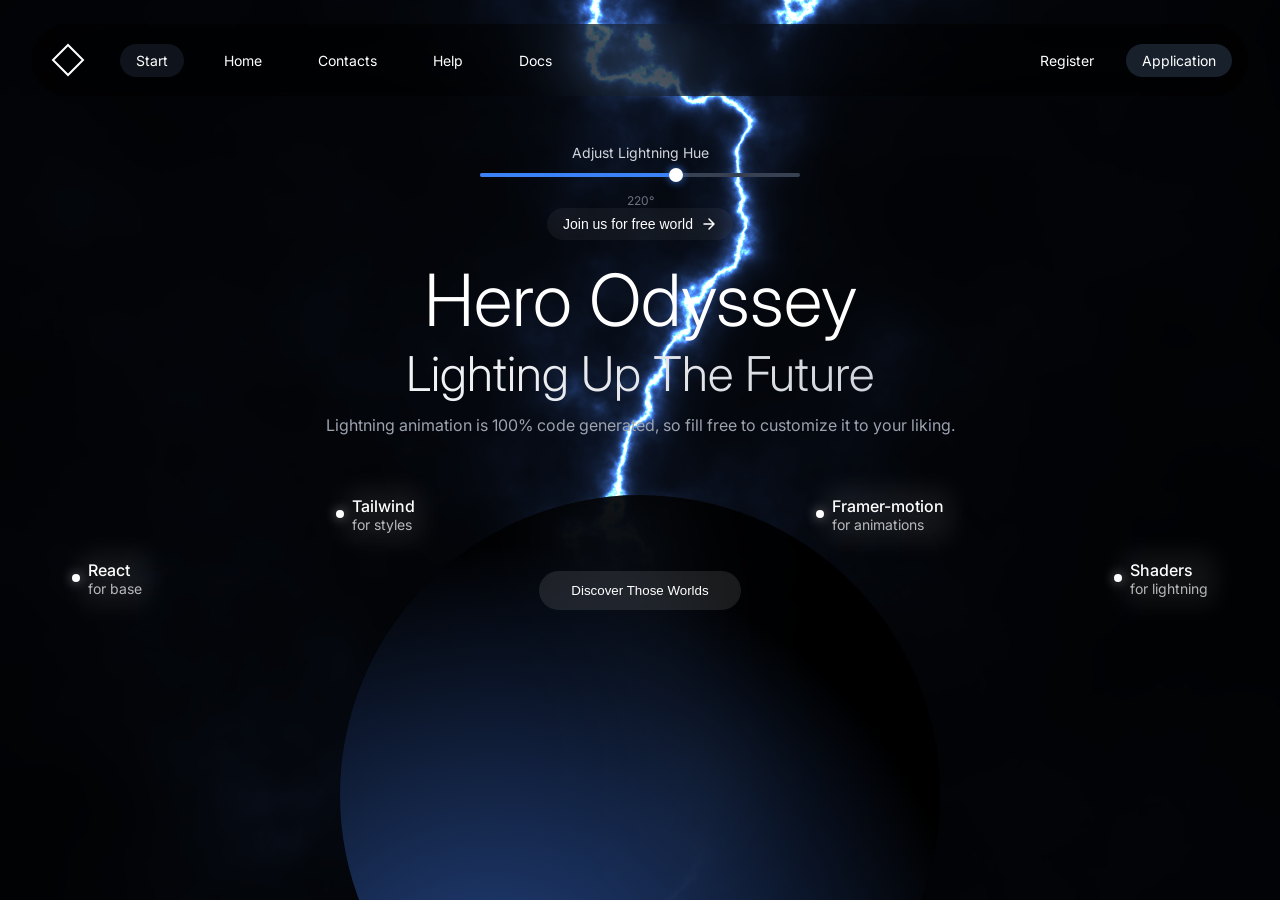
==== hero-odyssey.html @ 2046fa6e "feat: add Hero Odyssey animated hero (vanilla JS port) Port the hero-odyssey.tsx React/Tailwind/Fram" ====
<!DOCTYPE html>
<html lang="en">
<head>
  <meta charset="UTF-8" />
  <meta name="viewport" content="width=device-width, initial-scale=1.0" />
  <title>Hero Odyssey · Lighting Up The Future</title>
  <link rel="preconnect" href="https://fonts.googleapis.com" />
  <link rel="preconnect" href="https://fonts.gstatic.com" crossorigin />
  <link href="https://fonts.googleapis.com/css2?family=Inter:wght@300;400;500;600;700&display=swap" rel="stylesheet" />
  <link rel="stylesheet" href="hero-odyssey.css" />
  <style>
    /* DemoOne wrapper: flex w-full h-screen justify-center items-center */
    html, body { margin: 0; background: #000; }
    .demo-root { display: flex; width: 100%; height: 100vh; justify-content: center; align-items: center; }
  </style>
</head>
<body>
  <div class="demo-root">
    <!-- HeroSection -->
    <div class="hero">
      <div class="hero__container">

        <!-- Navigation -->
        <div class="hero__nav">
          <div class="hero__nav-left">
            <div class="hero__logo">
              <svg width="40" height="40" viewBox="0 0 40 40" fill="none" aria-hidden="true">
                <path d="M20 5L5 20L20 35L35 20L20 5Z" stroke="white" stroke-width="2" />
              </svg>
            </div>
            <div class="hero__nav-links">
              <button class="hero-btn hero-btn--pill" type="button">Start</button>
              <button class="hero-btn" type="button">Home</button>
              <button class="hero-btn" type="button">Contacts</button>
              <button class="hero-btn" type="button">Help</button>
              <button class="hero-btn" type="button">Docs</button>
            </div>
          </div>
          <div class="hero__nav-right">
            <button class="hero-btn hero__register" type="button">Register</button>
            <button class="hero-btn hero-btn--solid" type="button">Application</button>
            <button class="hero__menu-toggle" type="button" aria-label="Toggle menu">
              <svg data-icon="open" fill="none" viewBox="0 0 24 24" stroke="currentColor" aria-hidden="true">
                <path stroke-linecap="round" stroke-linejoin="round" stroke-width="2" d="M4 6h16M4 12h16M4 18h16" />
              </svg>
              <svg data-icon="close" style="display:none" fill="none" viewBox="0 0 24 24" stroke="currentColor" aria-hidden="true">
                <path stroke-linecap="round" stroke-linejoin="round" stroke-width="2" d="M6 18L18 6M6 6l12 12" />
              </svg>
            </button>
          </div>
        </div>

        <!-- Mobile menu -->
        <div class="hero__mobile-menu">
          <div class="hero__mobile-menu-inner">
            <button class="hero__mobile-close" type="button" aria-label="Close menu">
              <svg fill="none" viewBox="0 0 24 24" stroke="currentColor" aria-hidden="true">
                <path stroke-linecap="round" stroke-linejoin="round" stroke-width="2" d="M6 18L18 6M6 6l12 12" />
              </svg>
            </button>
            <button class="hero-btn hero-btn--pill" type="button">Start</button>
            <button class="hero-btn" type="button">Home</button>
            <button class="hero-btn" type="button">Contacts</button>
            <button class="hero-btn" type="button">Help</button>
            <button class="hero-btn" type="button">Docs</button>
            <button class="hero-btn" type="button">Register</button>
            <button class="hero-btn hero-btn--solid" type="button">Application</button>
          </div>
        </div>

        <!-- Feature items -->
        <div class="hero__features">
          <div class="feature-item feature-item--react">
            <div class="feature-item__row">
              <div class="feature-item__dot-wrap"><div class="feature-item__dot"></div><div class="feature-item__dot-glow"></div></div>
              <div class="feature-item__text"><div class="feature-item__name">React</div><div class="feature-item__value">for base</div><div class="feature-item__text-glow"></div></div>
            </div>
          </div>
          <div class="feature-item feature-item--tailwind">
            <div class="feature-item__row">
              <div class="feature-item__dot-wrap"><div class="feature-item__dot"></div><div class="feature-item__dot-glow"></div></div>
              <div class="feature-item__text"><div class="feature-item__name">Tailwind</div><div class="feature-item__value">for styles</div><div class="feature-item__text-glow"></div></div>
            </div>
          </div>
          <div class="feature-item feature-item--framer">
            <div class="feature-item__row">
              <div class="feature-item__dot-wrap"><div class="feature-item__dot"></div><div class="feature-item__dot-glow"></div></div>
              <div class="feature-item__text"><div class="feature-item__name">Framer-motion</div><div class="feature-item__value">for animations</div><div class="feature-item__text-glow"></div></div>
            </div>
          </div>
          <div class="feature-item feature-item--shaders">
            <div class="feature-item__row">
              <div class="feature-item__dot-wrap"><div class="feature-item__dot"></div><div class="feature-item__dot-glow"></div></div>
              <div class="feature-item__text"><div class="feature-item__name">Shaders</div><div class="feature-item__value">for lightning</div><div class="feature-item__text-glow"></div></div>
            </div>
          </div>
        </div>

        <!-- Main hero content -->
        <div class="hero__content">
          <!-- ElasticHueSlider -->
          <div class="hue-slider">
            <label class="hue-slider__label" for="hue-slider-native">Adjust Lightning Hue</label>
            <div class="hue-slider__track-wrap">
              <input id="hue-slider-native" class="hue-slider__input" type="range" min="0" max="360" step="1" value="220" />
              <div class="hue-slider__track"></div>
              <div class="hue-slider__fill"></div>
              <div class="hue-slider__thumb"></div>
            </div>
            <div class="hue-slider__value">220°</div>
          </div>

          <button class="hero__cta-pill" type="button">
            <span>Join us for free world</span>
            <svg width="16" height="16" viewBox="0 0 16 16" fill="none" aria-hidden="true">
              <path d="M8 3L13 8L8 13M13 8H3" stroke="white" stroke-width="1.5" stroke-linecap="round" stroke-linejoin="round" />
            </svg>
          </button>

          <h1 class="hero__title">Hero Odyssey</h1>
          <h2 class="hero__subtitle">Lighting Up The Future</h2>
          <p class="hero__desc">Lightning animation is 100% code generated, so fill free to customize it to your liking.</p>

          <button class="hero__discover" type="button">Discover Those Worlds</button>
        </div>
      </div>

      <!-- Background elements -->
      <div class="hero__bg">
        <div class="hero__bg-overlay"></div>
        <div class="hero__glow"></div>
        <div class="hero__lightning-wrap">
          <canvas class="hero__lightning-canvas"></canvas>
        </div>
        <div class="hero__planet"></div>
      </div>
    </div>
  </div>

  <script src="hero-odyssey.js"></script>
</body>
</html>
---- hero-odyssey.css ----
/* ============================================================
   Hero Odyssey — vanilla port of hero-odyssey.tsx
   WebGL lightning shader + animated hero, no React/Tailwind.
   ============================================================ */

* { box-sizing: border-box; }

.hero {
  position: relative;
  width: 100%;
  background: #000;
  color: #fff;
  overflow: hidden;
  font-family: 'Inter', system-ui, -apple-system, sans-serif;
}

/* ---- Main content container (Tailwind: z-20 max-w-7xl mx-auto ... h-screen) ---- */
.hero__container {
  position: relative;
  z-index: 20;
  max-width: 80rem;      /* max-w-7xl */
  margin: 0 auto;
  padding: 1.5rem 1rem;  /* py-6 px-4 */
  height: 100vh;
}
@media (min-width: 640px) { .hero__container { padding-left: 1.5rem;  padding-right: 1.5rem; } }
@media (min-width: 1024px){ .hero__container { padding-left: 2rem;    padding-right: 2rem; } }

/* ============================================================
   Navigation
   ============================================================ */
.hero__nav {
  padding: 1rem;
  -webkit-backdrop-filter: blur(40px);
  backdrop-filter: blur(40px);
  background: rgba(0, 0, 0, 0.5);
  border-radius: 50px;
  display: flex;
  justify-content: space-between;
  align-items: center;
  margin-bottom: 3rem;
  /* entrance: y:-20 -> 0, opacity 0 -> 1 */
  animation: heroFadeDown 0.5s ease-out both;
}
.hero__nav-left { display: flex; align-items: center; }
.hero__logo { font-size: 1.5rem; font-weight: 700; display: flex; }
.hero__nav-links { display: none; align-items: center; gap: 1.5rem; margin-left: 2rem; }
@media (min-width: 768px) { .hero__nav-links { display: flex; } }

.hero__nav-right { display: flex; align-items: center; gap: 1rem; }
.hero__register { display: none; }
@media (min-width: 768px) { .hero__register { display: block; } }

.hero-btn {
  font-family: inherit;
  color: #fff;
  border: none;
  cursor: pointer;
  background: transparent;
  padding: 0.5rem 1rem;
  font-size: 0.875rem;
  border-radius: 9999px;
  transition: color 0.2s, background-color 0.2s;
}
.hero-btn:hover { color: #d1d5db; }
.hero-btn--pill { background: rgba(31, 41, 55, 0.5); }
.hero-btn--pill:hover { background: rgba(55, 65, 81, 0.5); color: #fff; }
.hero-btn--solid { background: rgba(31, 41, 55, 0.8); -webkit-backdrop-filter: blur(4px); backdrop-filter: blur(4px); }
.hero-btn--solid:hover { background: rgba(55, 65, 81, 0.8); color: #fff; }

.hero__menu-toggle {
  display: inline-flex;
  padding: 0.5rem;
  border-radius: 0.375rem;
  background: transparent;
  border: none;
  color: #fff;
  cursor: pointer;
}
@media (min-width: 768px) { .hero__menu-toggle { display: none; } }
.hero__menu-toggle svg { height: 1.5rem; width: 1.5rem; }

/* ---- Mobile menu ---- */
.hero__mobile-menu {
  display: none;
  position: fixed;
  inset: 0;
  z-index: 9999;
  background: rgba(0, 0, 0, 0.95);
  -webkit-backdrop-filter: blur(16px);
  backdrop-filter: blur(16px);
  animation: heroFade 0.2s ease-out both;
}
.hero__mobile-menu.is-open { display: block; }
.hero__mobile-menu-inner {
  display: flex; flex-direction: column; align-items: center; justify-content: center;
  height: 100%; gap: 1.5rem; font-size: 1.125rem;
}
.hero__mobile-close { position: absolute; top: 1.5rem; right: 1.5rem; padding: 0.5rem; background: transparent; border: none; color: #fff; cursor: pointer; }
.hero__mobile-menu-inner .hero-btn { padding: 0.75rem 1.5rem; }

/* ============================================================
   Feature items (positioned dots + labels)
   ============================================================ */
.hero__features {
  position: relative;
  z-index: 200;
  top: 30%;
  width: 100%;
}
.feature-item {
  position: absolute;
  z-index: 10;
  transition: transform 0.3s;
}
.feature-item:hover { transform: scale(1.1); }
.feature-item__row { display: flex; align-items: center; gap: 0.5rem; position: relative; }
.feature-item__dot-wrap { position: relative; }
.feature-item__dot { width: 0.5rem; height: 0.5rem; background: #fff; border-radius: 9999px; }
.feature-item:hover .feature-item__dot { animation: heroPulse 1.5s cubic-bezier(0.4,0,0.6,1) infinite; }
.feature-item__dot-glow {
  position: absolute; inset: -0.25rem;
  background: rgba(255,255,255,0.2); border-radius: 9999px;
  filter: blur(4px); opacity: 0.7; transition: opacity 0.3s;
}
.feature-item:hover .feature-item__dot-glow { opacity: 1; }
.feature-item__text { color: #fff; position: relative; }
.feature-item__name { font-weight: 500; }
.feature-item__value { color: rgba(255,255,255,0.7); font-size: 0.875rem; }
.feature-item__text-glow {
  position: absolute; inset: -0.5rem; z-index: -10;
  background: rgba(255,255,255,0.1); border-radius: 0.5rem;
  filter: blur(12px); opacity: 0.7; transition: opacity 0.3s;
}
.feature-item:hover .feature-item__text-glow { opacity: 1; }

/* Positions (translate Tailwind positional utilities) */
.feature-item--react     { left: 0;   top: 10rem; }
.feature-item--tailwind  { left: 25%; top: 6rem; }
.feature-item--framer    { right: 25%; top: 6rem; }
.feature-item--shaders   { right: 0;  top: 10rem; }
@media (min-width: 640px) {
  .feature-item--react   { left: 2.5rem; }
  .feature-item--shaders { right: 2.5rem; }
}

/* Entrance stagger for feature items */
.hero__features .feature-item { animation: heroFadeUp 0.5s ease-out both; }
.feature-item--react    { animation-delay: 0.2s; }
.feature-item--tailwind { animation-delay: 0.5s; }
.feature-item--framer   { animation-delay: 0.8s; }
.feature-item--shaders  { animation-delay: 1.1s; }

/* ============================================================
   Main hero content
   ============================================================ */
.hero__content {
  position: relative;
  z-index: 30;
  display: flex;
  flex-direction: column;
  align-items: center;
  text-align: center;
  max-width: 56rem;   /* max-w-4xl */
  margin: 0 auto;
}
/* stagger children */
.hero__content > * { animation: heroFadeUp 0.5s ease-out both; }
.hero__content > *:nth-child(1) { animation-delay: 0.2s; }
.hero__content > *:nth-child(2) { animation-delay: 0.5s; }
.hero__content > *:nth-child(3) { animation-delay: 0.8s; }
.hero__content > *:nth-child(4) { animation-delay: 1.1s; }
.hero__content > *:nth-child(5) { animation-delay: 1.4s; }
.hero__content > *:nth-child(6) { animation-delay: 1.7s; }

.hero__cta-pill {
  display: flex; align-items: center; gap: 0.5rem;
  padding: 0.5rem 1rem;
  background: rgba(255,255,255,0.05);
  -webkit-backdrop-filter: blur(4px); backdrop-filter: blur(4px);
  border: none; color: #fff; cursor: pointer;
  border-radius: 9999px; font-size: 0.875rem; margin-bottom: 1.5rem;
  transition: background-color 0.3s, transform 0.15s;
}
.hero__cta-pill:hover { background: rgba(255,255,255,0.1); transform: scale(1.05); }
.hero__cta-pill:active { transform: scale(0.95); }
.hero__cta-pill svg { transition: transform 0.3s; }
.hero__cta-pill:hover svg { transform: translateX(0.25rem); }

.hero__title {
  font-size: 3rem; line-height: 1; font-weight: 300; margin: 0 0 0.5rem;
}
@media (min-width: 768px) { .hero__title { font-size: 4.5rem; } }

.hero__subtitle {
  font-size: 1.875rem; padding-bottom: 0.75rem; font-weight: 300; margin: 0;
  background: linear-gradient(to right, #f3f4f6, #e5e7eb, #d1d5db);
  -webkit-background-clip: text; background-clip: text; color: transparent;
}
@media (min-width: 768px) { .hero__subtitle { font-size: 3rem; } }

.hero__desc { color: #9ca3af; margin: 0 0 2.25rem; max-width: 42rem; }

.hero__discover {
  margin-top: 100px;
  padding: 0.75rem 2rem;
  background: rgba(255,255,255,0.1);
  -webkit-backdrop-filter: blur(4px); backdrop-filter: blur(4px);
  border: none; color: #fff; cursor: pointer;
  border-radius: 9999px;
  transition: background-color 0.2s, transform 0.15s;
}
.hero__discover:hover { background: rgba(255,255,255,0.2); transform: scale(1.05); }
.hero__discover:active { transform: scale(0.95); }

/* ============================================================
   Elastic Hue Slider
   ============================================================ */
.hue-slider {
  transform: scale(0.5);
  position: relative;
  width: 100%;
  max-width: 20rem;
  display: flex;
  flex-direction: column;
  align-items: center;
}
.hue-slider__label { color: #d1d5db; font-size: 0.875rem; margin-bottom: 0.25rem; }
.hue-slider__track-wrap { position: relative; width: 100%; height: 1.25rem; display: flex; align-items: center; }

/* native input, transparent, on top */
.hue-slider__input {
  position: absolute; inset: 0; width: 100%; height: 100%;
  -webkit-appearance: none; appearance: none;
  background: transparent; cursor: pointer; z-index: 20; margin: 0;
}
.hue-slider__input::-webkit-slider-thumb { -webkit-appearance: none; appearance: none; width: 20px; height: 20px; background: transparent; cursor: pointer; }
.hue-slider__input::-moz-range-thumb { width: 20px; height: 20px; background: transparent; border: none; cursor: pointer; }

.hue-slider__track { position: absolute; left: 0; width: 100%; height: 0.25rem; background: #374151; border-radius: 9999px; z-index: 0; }
.hue-slider__fill  { position: absolute; left: 0; height: 0.25rem; background: #3b82f6; border-radius: 9999px; z-index: 10; }
.hue-slider__thumb {
  position: absolute; top: 50%; z-index: 30;
  width: 14px; height: 14px; border-radius: 9999px;
  background: #fff; box-shadow: 0 0 8px rgba(59,130,246,0.9);
  transform: translate(-50%, -50%) scale(1);
  transition: transform 200ms cubic-bezier(0.34, 1.56, 0.64, 1); /* springy */
}
.hue-slider__thumb.is-dragging { transform: translate(-50%, -50%) scale(1.2); }
.hue-slider__value { font-size: 0.75rem; color: #6b7280; margin-top: 0.5rem; animation: heroValuePop 0.2s ease-out; }

/* ============================================================
   Background elements
   ============================================================ */
.hero__bg { position: absolute; inset: 0; z-index: 0; animation: heroFade 1s ease-out both; }
.hero__bg-overlay { position: absolute; inset: 0; background: rgba(0,0,0,0.8); }
.hero__glow {
  position: absolute; top: 55%; left: 50%; transform: translate(-50%, -50%);
  width: 800px; height: 800px; border-radius: 9999px;
  background: linear-gradient(to bottom, rgba(59,130,246,0.2), rgba(147,51,234,0.1));
  filter: blur(48px);
}
.hero__lightning-wrap { position: absolute; top: 0; left: 50%; transform: translateX(-50%); width: 100%; height: 100%; }
.hero__lightning-canvas { width: 100%; height: 100%; position: relative; display: block; }
.hero__planet {
  z-index: 10; position: absolute; top: 55%; left: 50%; transform: translateX(-50%);
  width: 600px; height: 600px; border-radius: 9999px;
  -webkit-backdrop-filter: blur(48px); backdrop-filter: blur(48px);
  background: radial-gradient(circle at 25% 90%, #1e386b 15%, rgba(0,0,0,0.87) 70%, rgba(0,0,0,0.93) 100%);
}

/* ============================================================
   Keyframes
   ============================================================ */
@keyframes heroFadeUp   { from { opacity: 0; transform: translateY(20px); } to { opacity: 1; transform: translateY(0); } }
@keyframes heroFadeDown { from { opacity: 0; transform: translateY(-20px); } to { opacity: 1; transform: translateY(0); } }
@keyframes heroFade     { from { opacity: 0; } to { opacity: 1; } }
@keyframes heroValuePop { from { opacity: 0; transform: translateY(-5px); } to { opacity: 1; transform: translateY(0); } }
@keyframes heroPulse    { 0%,100% { opacity: 1; } 50% { opacity: 0.4; } }

@media (prefers-reduced-motion: reduce) {
  .hero *, .hero { animation-duration: 0.001ms !important; }
}
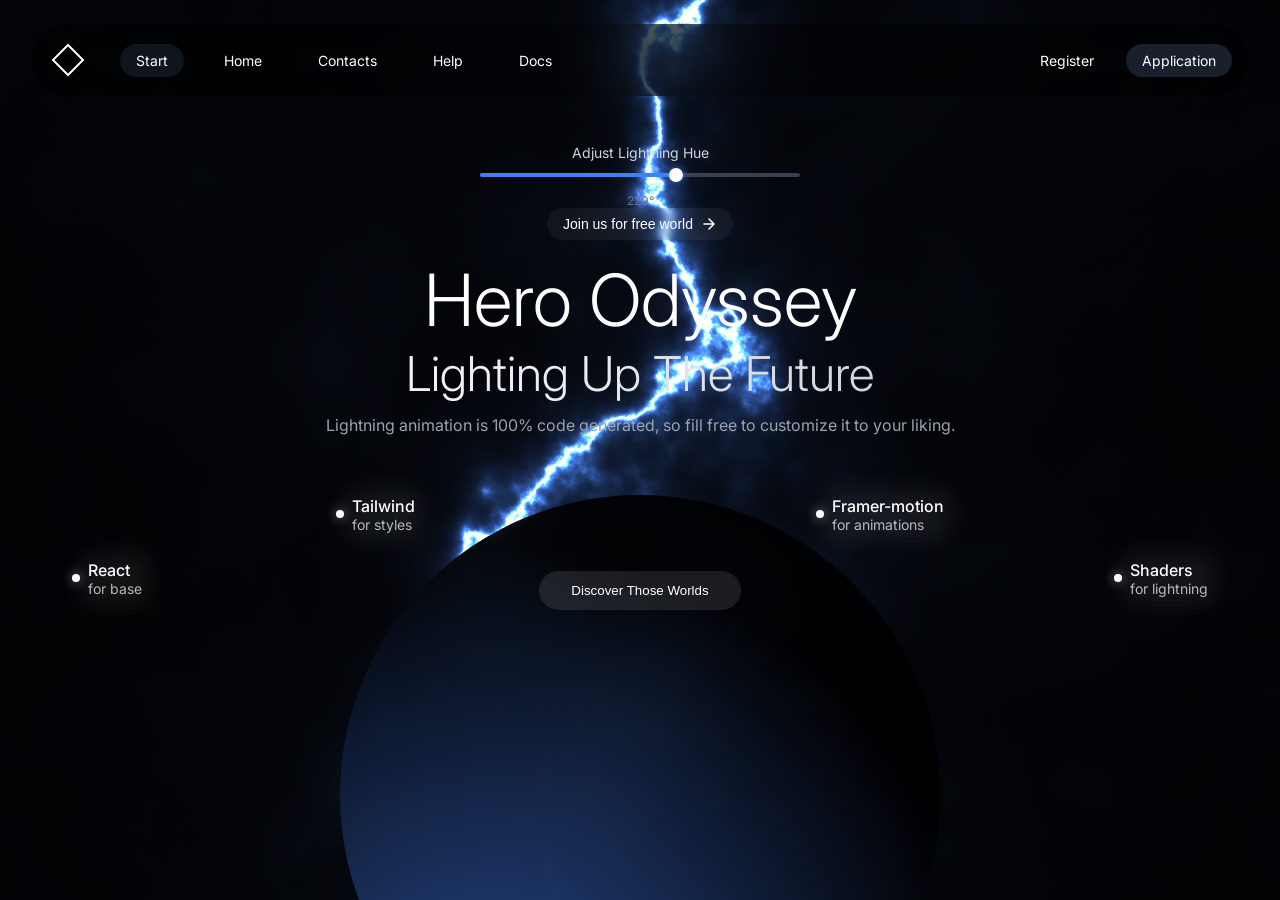
==== commit bb173392: "fix: inline CSS + JS into hero-odyssey.html so it works standalone Opening the HTML directly (file:/" ====
--- a/hero-odyssey.html
+++ b/hero-odyssey.html
@@ -7,7 +7,292 @@
   <link rel="preconnect" href="https://fonts.googleapis.com" />
   <link rel="preconnect" href="https://fonts.gstatic.com" crossorigin />
   <link href="https://fonts.googleapis.com/css2?family=Inter:wght@300;400;500;600;700&display=swap" rel="stylesheet" />
-  <link rel="stylesheet" href="hero-odyssey.css" />
+  <style>
+/* ============================================================
+   Hero Odyssey — vanilla port of hero-odyssey.tsx
+   WebGL lightning shader + animated hero, no React/Tailwind.
+   ============================================================ */
+
+* { box-sizing: border-box; }
+
+.hero {
+  position: relative;
+  width: 100%;
+  background: #000;
+  color: #fff;
+  overflow: hidden;
+  font-family: 'Inter', system-ui, -apple-system, sans-serif;
+}
+
+/* ---- Main content container (Tailwind: z-20 max-w-7xl mx-auto ... h-screen) ---- */
+.hero__container {
+  position: relative;
+  z-index: 20;
+  max-width: 80rem;      /* max-w-7xl */
+  margin: 0 auto;
+  padding: 1.5rem 1rem;  /* py-6 px-4 */
+  height: 100vh;
+}
+@media (min-width: 640px) { .hero__container { padding-left: 1.5rem;  padding-right: 1.5rem; } }
+@media (min-width: 1024px){ .hero__container { padding-left: 2rem;    padding-right: 2rem; } }
+
+/* ============================================================
+   Navigation
+   ============================================================ */
+.hero__nav {
+  padding: 1rem;
+  -webkit-backdrop-filter: blur(40px);
+  backdrop-filter: blur(40px);
+  background: rgba(0, 0, 0, 0.5);
+  border-radius: 50px;
+  display: flex;
+  justify-content: space-between;
+  align-items: center;
+  margin-bottom: 3rem;
+  /* entrance: y:-20 -> 0, opacity 0 -> 1 */
+  animation: heroFadeDown 0.5s ease-out both;
+}
+.hero__nav-left { display: flex; align-items: center; }
+.hero__logo { font-size: 1.5rem; font-weight: 700; display: flex; }
+.hero__nav-links { display: none; align-items: center; gap: 1.5rem; margin-left: 2rem; }
+@media (min-width: 768px) { .hero__nav-links { display: flex; } }
+
+.hero__nav-right { display: flex; align-items: center; gap: 1rem; }
+.hero__register { display: none; }
+@media (min-width: 768px) { .hero__register { display: block; } }
+
+.hero-btn {
+  font-family: inherit;
+  color: #fff;
+  border: none;
+  cursor: pointer;
+  background: transparent;
+  padding: 0.5rem 1rem;
+  font-size: 0.875rem;
+  border-radius: 9999px;
+  transition: color 0.2s, background-color 0.2s;
+}
+.hero-btn:hover { color: #d1d5db; }
+.hero-btn--pill { background: rgba(31, 41, 55, 0.5); }
+.hero-btn--pill:hover { background: rgba(55, 65, 81, 0.5); color: #fff; }
+.hero-btn--solid { background: rgba(31, 41, 55, 0.8); -webkit-backdrop-filter: blur(4px); backdrop-filter: blur(4px); }
+.hero-btn--solid:hover { background: rgba(55, 65, 81, 0.8); color: #fff; }
+
+.hero__menu-toggle {
+  display: inline-flex;
+  padding: 0.5rem;
+  border-radius: 0.375rem;
+  background: transparent;
+  border: none;
+  color: #fff;
+  cursor: pointer;
+}
+@media (min-width: 768px) { .hero__menu-toggle { display: none; } }
+.hero__menu-toggle svg { height: 1.5rem; width: 1.5rem; }
+
+/* ---- Mobile menu ---- */
+.hero__mobile-menu {
+  display: none;
+  position: fixed;
+  inset: 0;
+  z-index: 9999;
+  background: rgba(0, 0, 0, 0.95);
+  -webkit-backdrop-filter: blur(16px);
+  backdrop-filter: blur(16px);
+  animation: heroFade 0.2s ease-out both;
+}
+.hero__mobile-menu.is-open { display: block; }
+.hero__mobile-menu-inner {
+  display: flex; flex-direction: column; align-items: center; justify-content: center;
+  height: 100%; gap: 1.5rem; font-size: 1.125rem;
+}
+.hero__mobile-close { position: absolute; top: 1.5rem; right: 1.5rem; padding: 0.5rem; background: transparent; border: none; color: #fff; cursor: pointer; }
+.hero__mobile-menu-inner .hero-btn { padding: 0.75rem 1.5rem; }
+
+/* ============================================================
+   Feature items (positioned dots + labels)
+   ============================================================ */
+.hero__features {
+  position: relative;
+  z-index: 200;
+  top: 30%;
+  width: 100%;
+}
+.feature-item {
+  position: absolute;
+  z-index: 10;
+  transition: transform 0.3s;
+}
+.feature-item:hover { transform: scale(1.1); }
+.feature-item__row { display: flex; align-items: center; gap: 0.5rem; position: relative; }
+.feature-item__dot-wrap { position: relative; }
+.feature-item__dot { width: 0.5rem; height: 0.5rem; background: #fff; border-radius: 9999px; }
+.feature-item:hover .feature-item__dot { animation: heroPulse 1.5s cubic-bezier(0.4,0,0.6,1) infinite; }
+.feature-item__dot-glow {
+  position: absolute; inset: -0.25rem;
+  background: rgba(255,255,255,0.2); border-radius: 9999px;
+  filter: blur(4px); opacity: 0.7; transition: opacity 0.3s;
+}
+.feature-item:hover .feature-item__dot-glow { opacity: 1; }
+.feature-item__text { color: #fff; position: relative; }
+.feature-item__name { font-weight: 500; }
+.feature-item__value { color: rgba(255,255,255,0.7); font-size: 0.875rem; }
+.feature-item__text-glow {
+  position: absolute; inset: -0.5rem; z-index: -10;
+  background: rgba(255,255,255,0.1); border-radius: 0.5rem;
+  filter: blur(12px); opacity: 0.7; transition: opacity 0.3s;
+}
+.feature-item:hover .feature-item__text-glow { opacity: 1; }
+
+/* Positions (translate Tailwind positional utilities) */
+.feature-item--react     { left: 0;   top: 10rem; }
+.feature-item--tailwind  { left: 25%; top: 6rem; }
+.feature-item--framer    { right: 25%; top: 6rem; }
+.feature-item--shaders   { right: 0;  top: 10rem; }
+@media (min-width: 640px) {
+  .feature-item--react   { left: 2.5rem; }
+  .feature-item--shaders { right: 2.5rem; }
+}
+
+/* Entrance stagger for feature items */
+.hero__features .feature-item { animation: heroFadeUp 0.5s ease-out both; }
+.feature-item--react    { animation-delay: 0.2s; }
+.feature-item--tailwind { animation-delay: 0.5s; }
+.feature-item--framer   { animation-delay: 0.8s; }
+.feature-item--shaders  { animation-delay: 1.1s; }
+
+/* ============================================================
+   Main hero content
+   ============================================================ */
+.hero__content {
+  position: relative;
+  z-index: 30;
+  display: flex;
+  flex-direction: column;
+  align-items: center;
+  text-align: center;
+  max-width: 56rem;   /* max-w-4xl */
+  margin: 0 auto;
+}
+/* stagger children */
+.hero__content > * { animation: heroFadeUp 0.5s ease-out both; }
+.hero__content > *:nth-child(1) { animation-delay: 0.2s; }
+.hero__content > *:nth-child(2) { animation-delay: 0.5s; }
+.hero__content > *:nth-child(3) { animation-delay: 0.8s; }
+.hero__content > *:nth-child(4) { animation-delay: 1.1s; }
+.hero__content > *:nth-child(5) { animation-delay: 1.4s; }
+.hero__content > *:nth-child(6) { animation-delay: 1.7s; }
+
+.hero__cta-pill {
+  display: flex; align-items: center; gap: 0.5rem;
+  padding: 0.5rem 1rem;
+  background: rgba(255,255,255,0.05);
+  -webkit-backdrop-filter: blur(4px); backdrop-filter: blur(4px);
+  border: none; color: #fff; cursor: pointer;
+  border-radius: 9999px; font-size: 0.875rem; margin-bottom: 1.5rem;
+  transition: background-color 0.3s, transform 0.15s;
+}
+.hero__cta-pill:hover { background: rgba(255,255,255,0.1); transform: scale(1.05); }
+.hero__cta-pill:active { transform: scale(0.95); }
+.hero__cta-pill svg { transition: transform 0.3s; }
+.hero__cta-pill:hover svg { transform: translateX(0.25rem); }
+
+.hero__title {
+  font-size: 3rem; line-height: 1; font-weight: 300; margin: 0 0 0.5rem;
+}
+@media (min-width: 768px) { .hero__title { font-size: 4.5rem; } }
+
+.hero__subtitle {
+  font-size: 1.875rem; padding-bottom: 0.75rem; font-weight: 300; margin: 0;
+  background: linear-gradient(to right, #f3f4f6, #e5e7eb, #d1d5db);
+  -webkit-background-clip: text; background-clip: text; color: transparent;
+}
+@media (min-width: 768px) { .hero__subtitle { font-size: 3rem; } }
+
+.hero__desc { color: #9ca3af; margin: 0 0 2.25rem; max-width: 42rem; }
+
+.hero__discover {
+  margin-top: 100px;
+  padding: 0.75rem 2rem;
+  background: rgba(255,255,255,0.1);
+  -webkit-backdrop-filter: blur(4px); backdrop-filter: blur(4px);
+  border: none; color: #fff; cursor: pointer;
+  border-radius: 9999px;
+  transition: background-color 0.2s, transform 0.15s;
+}
+.hero__discover:hover { background: rgba(255,255,255,0.2); transform: scale(1.05); }
+.hero__discover:active { transform: scale(0.95); }
+
+/* ============================================================
+   Elastic Hue Slider
+   ============================================================ */
+.hue-slider {
+  transform: scale(0.5);
+  position: relative;
+  width: 100%;
+  max-width: 20rem;
+  display: flex;
+  flex-direction: column;
+  align-items: center;
+}
+.hue-slider__label { color: #d1d5db; font-size: 0.875rem; margin-bottom: 0.25rem; }
+.hue-slider__track-wrap { position: relative; width: 100%; height: 1.25rem; display: flex; align-items: center; }
+
+/* native input, transparent, on top */
+.hue-slider__input {
+  position: absolute; inset: 0; width: 100%; height: 100%;
+  -webkit-appearance: none; appearance: none;
+  background: transparent; cursor: pointer; z-index: 20; margin: 0;
+}
+.hue-slider__input::-webkit-slider-thumb { -webkit-appearance: none; appearance: none; width: 20px; height: 20px; background: transparent; cursor: pointer; }
+.hue-slider__input::-moz-range-thumb { width: 20px; height: 20px; background: transparent; border: none; cursor: pointer; }
+
+.hue-slider__track { position: absolute; left: 0; width: 100%; height: 0.25rem; background: #374151; border-radius: 9999px; z-index: 0; }
+.hue-slider__fill  { position: absolute; left: 0; height: 0.25rem; background: #3b82f6; border-radius: 9999px; z-index: 10; }
+.hue-slider__thumb {
+  position: absolute; top: 50%; z-index: 30;
+  width: 14px; height: 14px; border-radius: 9999px;
+  background: #fff; box-shadow: 0 0 8px rgba(59,130,246,0.9);
+  transform: translate(-50%, -50%) scale(1);
+  transition: transform 200ms cubic-bezier(0.34, 1.56, 0.64, 1); /* springy */
+}
+.hue-slider__thumb.is-dragging { transform: translate(-50%, -50%) scale(1.2); }
+.hue-slider__value { font-size: 0.75rem; color: #6b7280; margin-top: 0.5rem; animation: heroValuePop 0.2s ease-out; }
+
+/* ============================================================
+   Background elements
+   ============================================================ */
+.hero__bg { position: absolute; inset: 0; z-index: 0; animation: heroFade 1s ease-out both; }
+.hero__bg-overlay { position: absolute; inset: 0; background: rgba(0,0,0,0.8); }
+.hero__glow {
+  position: absolute; top: 55%; left: 50%; transform: translate(-50%, -50%);
+  width: 800px; height: 800px; border-radius: 9999px;
+  background: linear-gradient(to bottom, rgba(59,130,246,0.2), rgba(147,51,234,0.1));
+  filter: blur(48px);
+}
+.hero__lightning-wrap { position: absolute; top: 0; left: 50%; transform: translateX(-50%); width: 100%; height: 100%; }
+.hero__lightning-canvas { width: 100%; height: 100%; position: relative; display: block; }
+.hero__planet {
+  z-index: 10; position: absolute; top: 55%; left: 50%; transform: translateX(-50%);
+  width: 600px; height: 600px; border-radius: 9999px;
+  -webkit-backdrop-filter: blur(48px); backdrop-filter: blur(48px);
+  background: radial-gradient(circle at 25% 90%, #1e386b 15%, rgba(0,0,0,0.87) 70%, rgba(0,0,0,0.93) 100%);
+}
+
+/* ============================================================
+   Keyframes
+   ============================================================ */
+@keyframes heroFadeUp   { from { opacity: 0; transform: translateY(20px); } to { opacity: 1; transform: translateY(0); } }
+@keyframes heroFadeDown { from { opacity: 0; transform: translateY(-20px); } to { opacity: 1; transform: translateY(0); } }
+@keyframes heroFade     { from { opacity: 0; } to { opacity: 1; } }
+@keyframes heroValuePop { from { opacity: 0; transform: translateY(-5px); } to { opacity: 1; transform: translateY(0); } }
+@keyframes heroPulse    { 0%,100% { opacity: 1; } 50% { opacity: 0.4; } }
+
+@media (prefers-reduced-motion: reduce) {
+  .hero *, .hero { animation-duration: 0.001ms !important; }
+}
+
+  </style>
   <style>
     /* DemoOne wrapper: flex w-full h-screen justify-center items-center */
     html, body { margin: 0; background: #000; }
@@ -137,6 +422,274 @@
     </div>
   </div>
 
-  <script src="hero-odyssey.js"></script>
+  <script>
+/* ============================================================
+   Hero Odyssey — vanilla JS port of hero-odyssey.tsx
+   - Lightning: WebGL fragment shader (ported verbatim from React)
+   - ElasticHueSlider: native range wired to a custom animated thumb
+   - Mobile menu toggle + entrance animations (CSS-driven)
+   ============================================================ */
+(function () {
+  "use strict";
+
+  /* ---------------------------------------------------------
+     Lightning — WebGL animated shader
+     Mirrors the <Lightning /> React component 1:1.
+     --------------------------------------------------------- */
+  function initLightning(canvas, opts) {
+    var hue = opts.hue,
+      xOffset = opts.xOffset || 0,
+      speed = opts.speed || 1,
+      intensity = opts.intensity || 1,
+      size = opts.size || 1;
+
+    function resizeCanvas() {
+      canvas.width = canvas.clientWidth;
+      canvas.height = canvas.clientHeight;
+    }
+    resizeCanvas();
+    window.addEventListener("resize", resizeCanvas);
+
+    var gl = canvas.getContext("webgl");
+    if (!gl) {
+      console.error("WebGL not supported");
+      return { setHue: function () {} };
+    }
+
+    var vertexShaderSource =
+      "attribute vec2 aPosition;" +
+      "void main() { gl_Position = vec4(aPosition, 0.0, 1.0); }";
+
+    var fragmentShaderSource = [
+      "precision mediump float;",
+      "uniform vec2 iResolution;",
+      "uniform float iTime;",
+      "uniform float uHue;",
+      "uniform float uXOffset;",
+      "uniform float uSpeed;",
+      "uniform float uIntensity;",
+      "uniform float uSize;",
+      "#define OCTAVE_COUNT 10",
+      "vec3 hsv2rgb(vec3 c) {",
+      "  vec3 rgb = clamp(abs(mod(c.x * 6.0 + vec3(0.0,4.0,2.0), 6.0) - 3.0) - 1.0, 0.0, 1.0);",
+      "  return c.z * mix(vec3(1.0), rgb, c.y);",
+      "}",
+      "float hash11(float p) {",
+      "  p = fract(p * .1031);",
+      "  p *= p + 33.33;",
+      "  p *= p + p;",
+      "  return fract(p);",
+      "}",
+      "float hash12(vec2 p) {",
+      "  vec3 p3 = fract(vec3(p.xyx) * .1031);",
+      "  p3 += dot(p3, p3.yzx + 33.33);",
+      "  return fract((p3.x + p3.y) * p3.z);",
+      "}",
+      "mat2 rotate2d(float theta) {",
+      "  float c = cos(theta);",
+      "  float s = sin(theta);",
+      "  return mat2(c, -s, s, c);",
+      "}",
+      "float noise(vec2 p) {",
+      "  vec2 ip = floor(p);",
+      "  vec2 fp = fract(p);",
+      "  float a = hash12(ip);",
+      "  float b = hash12(ip + vec2(1.0, 0.0));",
+      "  float c = hash12(ip + vec2(0.0, 1.0));",
+      "  float d = hash12(ip + vec2(1.0, 1.0));",
+      "  vec2 t = smoothstep(0.0, 1.0, fp);",
+      "  return mix(mix(a, b, t.x), mix(c, d, t.x), t.y);",
+      "}",
+      "float fbm(vec2 p) {",
+      "  float value = 0.0;",
+      "  float amplitude = 0.5;",
+      "  for (int i = 0; i < OCTAVE_COUNT; ++i) {",
+      "    value += amplitude * noise(p);",
+      "    p *= rotate2d(0.45);",
+      "    p *= 2.0;",
+      "    amplitude *= 0.5;",
+      "  }",
+      "  return value;",
+      "}",
+      "void mainImage( out vec4 fragColor, in vec2 fragCoord ) {",
+      "  vec2 uv = fragCoord / iResolution.xy;",
+      "  uv = 2.0 * uv - 1.0;",
+      "  uv.x *= iResolution.x / iResolution.y;",
+      "  uv.x += uXOffset;",
+      "  uv += 2.0 * fbm(uv * uSize + 0.8 * iTime * uSpeed) - 1.0;",
+      "  float dist = abs(uv.x);",
+      "  vec3 baseColor = hsv2rgb(vec3(uHue / 360.0, 0.7, 0.8));",
+      "  vec3 col = baseColor * pow(mix(0.0, 0.07, hash11(iTime * uSpeed)) / dist, 1.0) * uIntensity;",
+      "  col = pow(col, vec3(1.0));",
+      "  fragColor = vec4(col, 1.0);",
+      "}",
+      "void main() { mainImage(gl_FragColor, gl_FragCoord.xy); }"
+    ].join("\n");
+
+    function compileShader(source, type) {
+      var shader = gl.createShader(type);
+      if (!shader) return null;
+      gl.shaderSource(shader, source);
+      gl.compileShader(shader);
+      if (!gl.getShaderParameter(shader, gl.COMPILE_STATUS)) {
+        console.error("Shader compile error:", gl.getShaderInfoLog(shader));
+        gl.deleteShader(shader);
+        return null;
+      }
+      return shader;
+    }
+
+    var vertexShader = compileShader(vertexShaderSource, gl.VERTEX_SHADER);
+    var fragmentShader = compileShader(fragmentShaderSource, gl.FRAGMENT_SHADER);
+    if (!vertexShader || !fragmentShader) return { setHue: function () {} };
+
+    var program = gl.createProgram();
+    if (!program) return { setHue: function () {} };
+    gl.attachShader(program, vertexShader);
+    gl.attachShader(program, fragmentShader);
+    gl.linkProgram(program);
+    if (!gl.getProgramParameter(program, gl.LINK_STATUS)) {
+      console.error("Program linking error:", gl.getProgramInfoLog(program));
+      return { setHue: function () {} };
+    }
+    gl.useProgram(program);
+
+    var vertices = new Float32Array([-1, -1, 1, -1, -1, 1, -1, 1, 1, -1, 1, 1]);
+    var vertexBuffer = gl.createBuffer();
+    gl.bindBuffer(gl.ARRAY_BUFFER, vertexBuffer);
+    gl.bufferData(gl.ARRAY_BUFFER, vertices, gl.STATIC_DRAW);
+
+    var aPosition = gl.getAttribLocation(program, "aPosition");
+    gl.enableVertexAttribArray(aPosition);
+    gl.vertexAttribPointer(aPosition, 2, gl.FLOAT, false, 0, 0);
+
+    var iResolutionLocation = gl.getUniformLocation(program, "iResolution");
+    var iTimeLocation = gl.getUniformLocation(program, "iTime");
+    var uHueLocation = gl.getUniformLocation(program, "uHue");
+    var uXOffsetLocation = gl.getUniformLocation(program, "uXOffset");
+    var uSpeedLocation = gl.getUniformLocation(program, "uSpeed");
+    var uIntensityLocation = gl.getUniformLocation(program, "uIntensity");
+    var uSizeLocation = gl.getUniformLocation(program, "uSize");
+
+    var startTime = performance.now();
+    var rafId;
+    function render() {
+      resizeCanvas();
+      gl.viewport(0, 0, canvas.width, canvas.height);
+      gl.uniform2f(iResolutionLocation, canvas.width, canvas.height);
+      var currentTime = performance.now();
+      gl.uniform1f(iTimeLocation, (currentTime - startTime) / 1000.0);
+      gl.uniform1f(uHueLocation, hue);
+      gl.uniform1f(uXOffsetLocation, xOffset);
+      gl.uniform1f(uSpeedLocation, speed);
+      gl.uniform1f(uIntensityLocation, intensity);
+      gl.uniform1f(uSizeLocation, size);
+      gl.drawArrays(gl.TRIANGLES, 0, 6);
+      rafId = requestAnimationFrame(render);
+    }
+    rafId = requestAnimationFrame(render);
+
+    return {
+      setHue: function (h) { hue = h; },
+      destroy: function () {
+        cancelAnimationFrame(rafId);
+        window.removeEventListener("resize", resizeCanvas);
+      }
+    };
+  }
+
+  /* ---------------------------------------------------------
+     ElasticHueSlider — native range + animated custom thumb/fill
+     Replaces framer-motion spring with a CSS spring transition.
+     --------------------------------------------------------- */
+  function initHueSlider(root, onChange) {
+    var input = root.querySelector(".hue-slider__input");
+    var fill = root.querySelector(".hue-slider__fill");
+    var thumb = root.querySelector(".hue-slider__thumb");
+    var valueEl = root.querySelector(".hue-slider__value");
+
+    var min = Number(input.min) || 0;
+    var max = Number(input.max) || 360;
+
+    function update() {
+      var value = Number(input.value);
+      var progress = (value - min) / (max - min);
+      var pct = progress * 100;
+      fill.style.width = pct + "%";
+      thumb.style.left = pct + "%";
+      // retrigger the pop animation on the value label
+      valueEl.textContent = value + "°";
+      valueEl.style.animation = "none";
+      /* force reflow so the animation restarts */
+      void valueEl.offsetWidth;
+      valueEl.style.animation = "";
+      if (onChange) onChange(value);
+    }
+
+    input.addEventListener("input", update);
+
+    var startDrag = function () { thumb.classList.add("is-dragging"); };
+    var endDrag = function () { thumb.classList.remove("is-dragging"); };
+    input.addEventListener("mousedown", startDrag);
+    input.addEventListener("touchstart", startDrag, { passive: true });
+    window.addEventListener("mouseup", endDrag);
+    window.addEventListener("touchend", endDrag);
+
+    update(); // initialise positions
+  }
+
+  /* ---------------------------------------------------------
+     Mobile menu toggle
+     --------------------------------------------------------- */
+  function initMobileMenu(root) {
+    var toggle = root.querySelector(".hero__menu-toggle");
+    var menu = root.querySelector(".hero__mobile-menu");
+    var closeBtn = root.querySelector(".hero__mobile-close");
+    var openIcon = toggle.querySelector('[data-icon="open"]');
+    var closeIcon = toggle.querySelector('[data-icon="close"]');
+
+    function setOpen(open) {
+      menu.classList.toggle("is-open", open);
+      if (openIcon && closeIcon) {
+        openIcon.style.display = open ? "none" : "";
+        closeIcon.style.display = open ? "" : "none";
+      }
+    }
+    toggle.addEventListener("click", function () {
+      setOpen(!menu.classList.contains("is-open"));
+    });
+    if (closeBtn) closeBtn.addEventListener("click", function () { setOpen(false); });
+  }
+
+  /* --------------------------------------------------------- */
+  function boot() {
+    var root = document.querySelector(".hero");
+    if (!root) return;
+
+    var canvas = root.querySelector(".hero__lightning-canvas");
+    var lightning = initLightning(canvas, {
+      hue: 220,       // default lightningHue
+      xOffset: 0,
+      speed: 1.6,
+      intensity: 0.6,
+      size: 2
+    });
+
+    var slider = root.querySelector(".hue-slider");
+    if (slider) {
+      initHueSlider(slider, function (value) { lightning.setHue(value); });
+    }
+
+    initMobileMenu(root);
+  }
+
+  if (document.readyState === "loading") {
+    document.addEventListener("DOMContentLoaded", boot);
+  } else {
+    boot();
+  }
+})();
+
+  </script>
 </body>
 </html>
